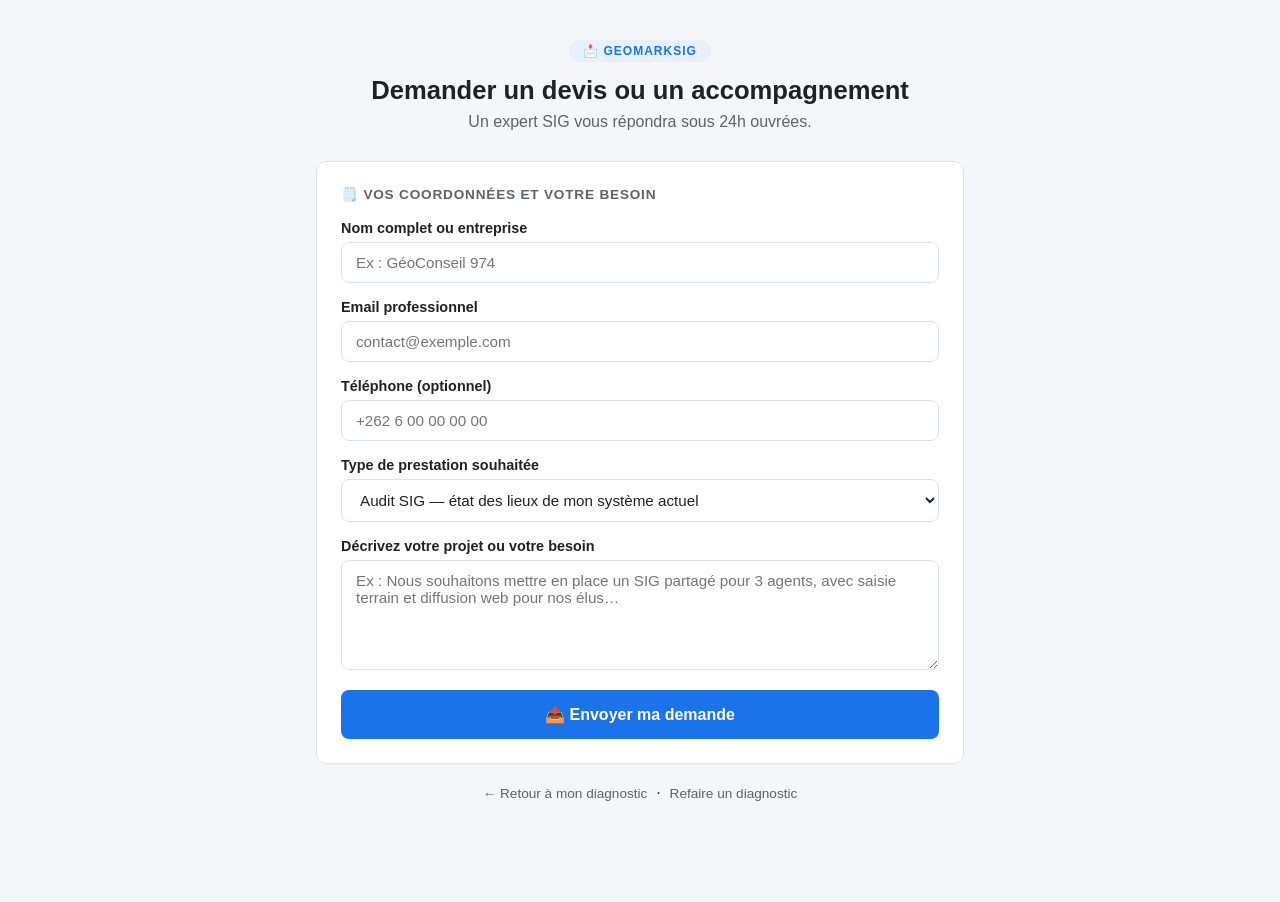
==== contact.html @ c00f87c9 "Add files via upload" ====
<!DOCTYPE html>
<html lang="fr">
<head>
    <meta charset="UTF-8">
    <meta name="viewport" content="width=device-width, initial-scale=1.0">
    <title>Demande de Devis — GeomarkSIG</title>
    <style>
        :root {
            --blue: #1a73e8; --blue-dark: #1557b0; --blue-light: #e8f0fe;
            --green: #1e8449; --green-light: #d5f5e3;
            --gray-bg: #f4f6f9; --gray-border: #dde2eb;
            --text: #202124; --text-muted: #5f6368;
            --radius: 10px;
        }
        * { box-sizing: border-box; margin: 0; padding: 0; }
        body { font-family: 'Segoe UI', Tahoma, sans-serif; background: var(--gray-bg); color: var(--text); }
        .page { max-width: 680px; margin: 40px auto; padding: 0 16px 60px; }

        .header { text-align: center; margin-bottom: 30px; }
        .header .badge { display: inline-block; background: var(--blue-light); color: var(--blue); font-size: 0.75rem; font-weight: 700; text-transform: uppercase; letter-spacing: 1px; padding: 4px 14px; border-radius: 20px; margin-bottom: 14px; }
        .header h1 { font-size: 1.6rem; font-weight: 700; margin-bottom: 8px; }
        .header p { color: var(--text-muted); }

        .card { background: #fff; border-radius: var(--radius); border: 1px solid var(--gray-border); padding: 24px; margin-bottom: 20px; }
        .card h2 { font-size: 0.85rem; font-weight: 700; text-transform: uppercase; letter-spacing: 0.8px; color: var(--text-muted); margin-bottom: 18px; }

        /* Résumé du diagnostic */
        .recap { display: flex; gap: 10px; flex-wrap: wrap; margin-bottom: 0; }
        .recap-item { background: var(--blue-light); color: var(--blue); font-size: 0.78rem; font-weight: 600; padding: 4px 12px; border-radius: 14px; }

        .field { margin-bottom: 16px; }
        .field:last-child { margin-bottom: 0; }
        .field label { display: block; font-size: 0.9rem; font-weight: 600; color: var(--text); margin-bottom: 6px; }
        .field input, .field textarea, .field select {
            width: 100%; padding: 11px 14px; border: 1.5px solid var(--gray-border); border-radius: 8px;
            font-size: 0.95rem; color: var(--text); background: #fff; transition: border-color 0.2s;
            font-family: inherit;
        }
        .field textarea { min-height: 110px; resize: vertical; }
        .field input:focus, .field textarea:focus, .field select:focus {
            outline: none; border-color: var(--blue); box-shadow: 0 0 0 3px rgba(26,115,232,0.12);
        }

        .btn-submit { width: 100%; padding: 15px; background: var(--blue); color: #fff; border: none; border-radius: 8px; font-size: 1rem; font-weight: 700; cursor: pointer; transition: background 0.2s; }
        .btn-submit:hover { background: var(--blue-dark); }

        .success-msg { display: none; background: var(--green-light); border: 1px solid #82e0aa; color: var(--green); border-radius: var(--radius); padding: 20px; text-align: center; margin-top: 16px; }
        .success-msg h3 { margin-bottom: 6px; }

        .back-link { text-align: center; margin-top: 16px; }
        .back-link a { color: var(--text-muted); font-size: 0.85rem; text-decoration: none; }
        .back-link a:hover { text-decoration: underline; }
    </style>
</head>
<body>
<div class="page">

    <div class="header">
        <div class="badge">📩 GeomarkSIG</div>
        <h1>Demander un devis ou un accompagnement</h1>
        <p>Un expert SIG vous répondra sous 24h ouvrées.</p>
    </div>

    <!-- Récapitulatif du diagnostic -->
    <div class="card" id="recapCard" style="display:none">
        <h2>📋 Votre diagnostic transmis automatiquement</h2>
        <div class="recap" id="recapTags"></div>
    </div>

    <div class="card">
        <h2>🗒️ Vos coordonnées et votre besoin</h2>
        <form id="contactForm">
            <div class="field">
                <label>Nom complet ou entreprise</label>
                <input type="text" id="nomField" placeholder="Ex : GéoConseil 974" required>
            </div>
            <div class="field">
                <label>Email professionnel</label>
                <input type="email" id="emailField" placeholder="contact@exemple.com" required>
            </div>
            <div class="field">
                <label>Téléphone (optionnel)</label>
                <input type="tel" id="tel" placeholder="+262 6 00 00 00 00">
            </div>
            <div class="field">
                <label>Type de prestation souhaitée</label>
                <select id="prestation">
                    <option value="audit">Audit SIG — état des lieux de mon système actuel</option>
                    <option value="mise_en_place">Mise en place — installation et configuration</option>
                    <option value="formation">Formation — QGIS, PostGIS, terrain, web</option>
                    <option value="dev">Développement — portail web, application métier</option>
                    <option value="accompagnement">Accompagnement global — projet de A à Z</option>
                </select>
            </div>
            <div class="field">
                <label>Décrivez votre projet ou votre besoin</label>
                <textarea id="message" placeholder="Ex : Nous souhaitons mettre en place un SIG partagé pour 3 agents, avec saisie terrain et diffusion web pour nos élus…"></textarea>
            </div>
            <button type="submit" class="btn-submit">📤 Envoyer ma demande</button>
        </form>

        <div class="success-msg" id="successMsg">
            <h3>✅ Demande envoyée !</h3>
            <p>Merci pour votre message. Un expert GeomarkSIG vous contactera dans les 24h ouvrées.</p>
        </div>
    </div>

    <div class="back-link">
        <a href="resultats.html">← Retour à mon diagnostic</a> &nbsp;·&nbsp;
        <a href="index.html">Refaire un diagnostic</a>
    </div>

</div>

<script>
// Pré-remplissage depuis URL
const params = new URLSearchParams(window.location.search);
const nom = params.get('identite') || '';
const email = params.get('email') || '';
const mode = params.get('mode') || '';

if (nom) document.getElementById('nomField').value = nom;
if (email) document.getElementById('emailField').value = email;

// Récapitulatif diagnostic
const tags = [];
if (nom) tags.push('Client : ' + nom);
if (mode) tags.push('Mode : ' + (mode === 'avance' ? 'Expert' : 'Simple'));
['structure','budget','besoin','imagerie','expertise','souverainete'].forEach(k => {
    const v = params.get(k);
    if (v) tags.push(k + ' : ' + v);
});

if (tags.length > 1) {
    document.getElementById('recapCard').style.display = 'block';
    const recapTags = document.getElementById('recapTags');
    tags.forEach(t => {
        const span = document.createElement('span');
        span.className = 'recap-item';
        span.textContent = t;
        recapTags.appendChild(span);
    });
}

// Soumission du formulaire (simulation)
document.getElementById('contactForm').addEventListener('submit', function(e) {
    e.preventDefault();
    document.getElementById('contactForm').style.display = 'none';
    document.getElementById('successMsg').style.display = 'block';
    // Ici vous pouvez intégrer un vrai envoi via Formspree, EmailJS ou votre backend
    // Exemple Formspree : fetch('https://formspree.io/f/VOTRE_ID', { method: 'POST', ... })
});
</script>
</body>
</html>
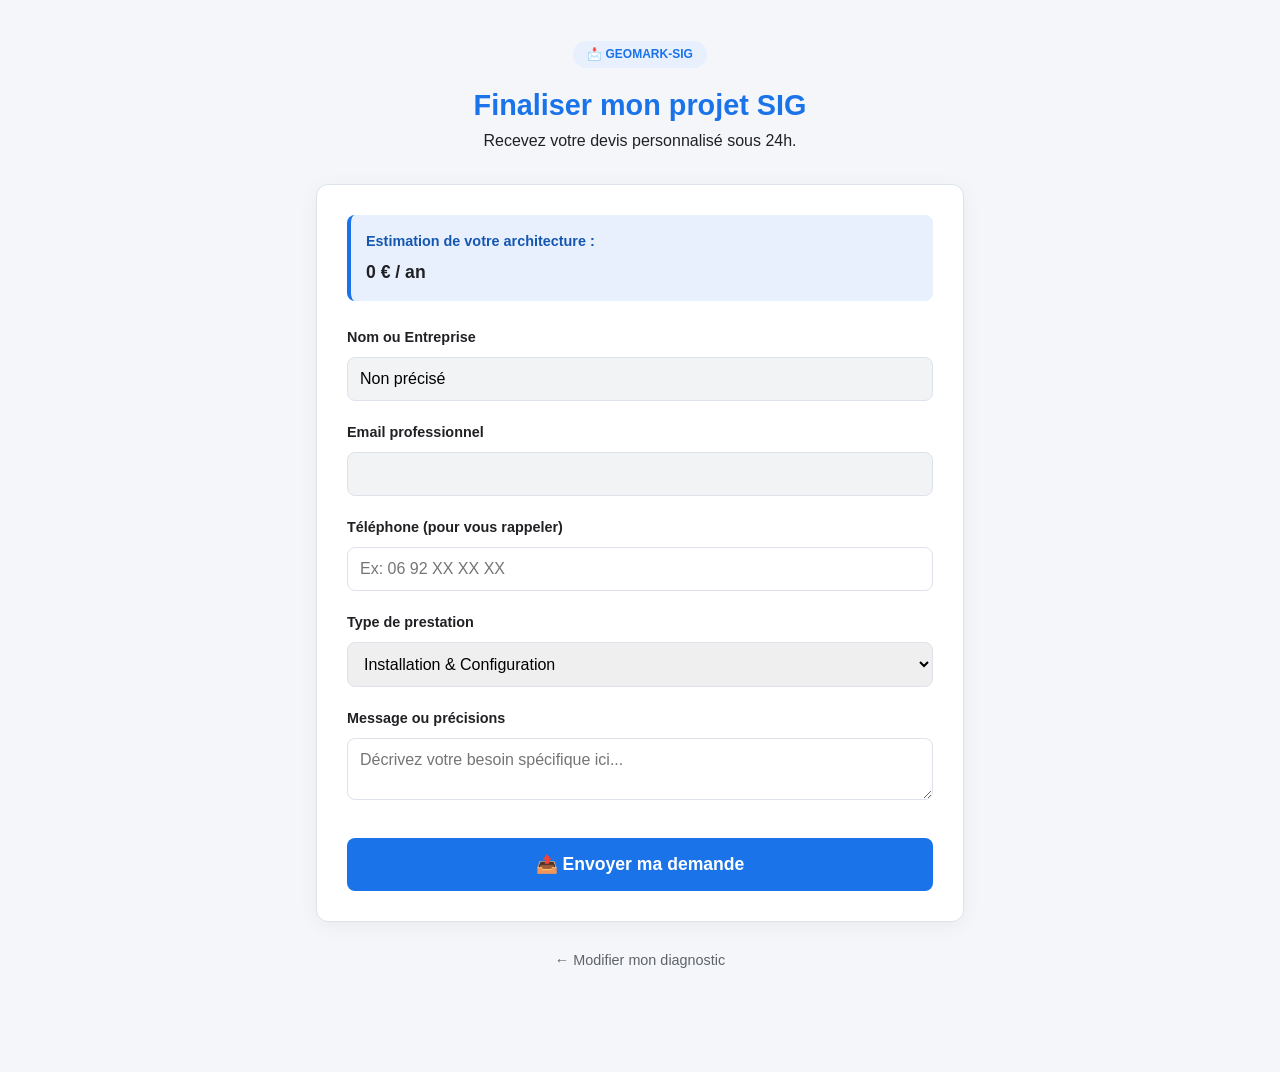
==== commit 29b3f830: "Update contact form and styling for Geomark-SIG" ====
--- a/contact.html
+++ b/contact.html
@@ -3,153 +3,125 @@
 <head>
     <meta charset="UTF-8">
     <meta name="viewport" content="width=device-width, initial-scale=1.0">
-    <title>Demande de Devis — GeomarkSIG</title>
+    <title>Demande de Devis — Geomark-SIG</title>
     <style>
         :root {
             --blue: #1a73e8; --blue-dark: #1557b0; --blue-light: #e8f0fe;
             --green: #1e8449; --green-light: #d5f5e3;
             --gray-bg: #f4f6f9; --gray-border: #dde2eb;
             --text: #202124; --text-muted: #5f6368;
-            --radius: 10px;
+            --radius: 12px;
         }
         * { box-sizing: border-box; margin: 0; padding: 0; }
-        body { font-family: 'Segoe UI', Tahoma, sans-serif; background: var(--gray-bg); color: var(--text); }
+        body { font-family: 'Segoe UI', Tahoma, sans-serif; background: var(--gray-bg); color: var(--text); line-height: 1.6; }
         .page { max-width: 680px; margin: 40px auto; padding: 0 16px 60px; }
 
         .header { text-align: center; margin-bottom: 30px; }
-        .header .badge { display: inline-block; background: var(--blue-light); color: var(--blue); font-size: 0.75rem; font-weight: 700; text-transform: uppercase; letter-spacing: 1px; padding: 4px 14px; border-radius: 20px; margin-bottom: 14px; }
-        .header h1 { font-size: 1.6rem; font-weight: 700; margin-bottom: 8px; }
-        .header p { color: var(--text-muted); }
+        .header .badge { display: inline-block; background: var(--blue-light); color: var(--blue); font-size: 0.75rem; font-weight: 700; text-transform: uppercase; padding: 4px 14px; border-radius: 20px; margin-bottom: 14px; }
+        .header h1 { font-size: 1.8rem; font-weight: 700; color: var(--blue); }
 
-        .card { background: #fff; border-radius: var(--radius); border: 1px solid var(--gray-border); padding: 24px; margin-bottom: 20px; }
-        .card h2 { font-size: 0.85rem; font-weight: 700; text-transform: uppercase; letter-spacing: 0.8px; color: var(--text-muted); margin-bottom: 18px; }
+        .card { background: #fff; border-radius: var(--radius); border: 1px solid var(--gray-border); padding: 30px; box-shadow: 0 4px 20px rgba(0,0,0,0.05); }
+        
+        .recap-box { background: var(--blue-light); border-left: 4px solid var(--blue); padding: 15px; border-radius: 8px; margin-bottom: 25px; }
+        .recap-box h3 { font-size: 0.9rem; margin-bottom: 5px; color: var(--blue-dark); }
+        .recap-box p { font-size: 1.1rem; font-weight: bold; margin: 0; }
 
-        /* Résumé du diagnostic */
-        .recap { display: flex; gap: 10px; flex-wrap: wrap; margin-bottom: 0; }
-        .recap-item { background: var(--blue-light); color: var(--blue); font-size: 0.78rem; font-weight: 600; padding: 4px 12px; border-radius: 14px; }
+        .field { margin-bottom: 20px; }
+        label { display: block; font-size: 0.9rem; font-weight: 600; margin-bottom: 8px; }
+        input, textarea, select { 
+            width: 100%; padding: 12px; border: 1.5px solid var(--gray-border); border-radius: 8px; 
+            font-size: 1rem; font-family: inherit; transition: 0.3s;
+        }
+        input:focus, textarea:focus { border-color: var(--blue); outline: none; box-shadow: 0 0 0 3px rgba(26,115,232,0.1); }
+        input[readonly] { background: #f1f3f4; cursor: not-allowed; }
 
-        .field { margin-bottom: 16px; }
-        .field:last-child { margin-bottom: 0; }
-        .field label { display: block; font-size: 0.9rem; font-weight: 600; color: var(--text); margin-bottom: 6px; }
-        .field input, .field textarea, .field select {
-            width: 100%; padding: 11px 14px; border: 1.5px solid var(--gray-border); border-radius: 8px;
-            font-size: 0.95rem; color: var(--text); background: #fff; transition: border-color 0.2s;
-            font-family: inherit;
+        .btn-submit { 
+            width: 100%; padding: 16px; background: var(--blue); color: white; 
+            border: none; border-radius: 8px; font-size: 1.1rem; font-weight: bold; 
+            cursor: pointer; transition: 0.3s; margin-top: 10px;
         }
-        .field textarea { min-height: 110px; resize: vertical; }
-        .field input:focus, .field textarea:focus, .field select:focus {
-            outline: none; border-color: var(--blue); box-shadow: 0 0 0 3px rgba(26,115,232,0.12);
-        }
+        .btn-submit:hover { background: var(--blue-dark); transform: translateY(-2px); }
 
-        .btn-submit { width: 100%; padding: 15px; background: var(--blue); color: #fff; border: none; border-radius: 8px; font-size: 1rem; font-weight: 700; cursor: pointer; transition: background 0.2s; }
-        .btn-submit:hover { background: var(--blue-dark); }
-
-        .success-msg { display: none; background: var(--green-light); border: 1px solid #82e0aa; color: var(--green); border-radius: var(--radius); padding: 20px; text-align: center; margin-top: 16px; }
-        .success-msg h3 { margin-bottom: 6px; }
-
-        .back-link { text-align: center; margin-top: 16px; }
-        .back-link a { color: var(--text-muted); font-size: 0.85rem; text-decoration: none; }
-        .back-link a:hover { text-decoration: underline; }
+        .back-link { text-align: center; margin-top: 25px; }
+        .back-link a { color: var(--text-muted); text-decoration: none; font-size: 0.9rem; }
+        .back-link a:hover { color: var(--blue); text-decoration: underline; }
     </style>
 </head>
 <body>
+
 <div class="page">
-
     <div class="header">
-        <div class="badge">📩 GeomarkSIG</div>
-        <h1>Demander un devis ou un accompagnement</h1>
-        <p>Un expert SIG vous répondra sous 24h ouvrées.</p>
-    </div>
-
-    <!-- Récapitulatif du diagnostic -->
-    <div class="card" id="recapCard" style="display:none">
-        <h2>📋 Votre diagnostic transmis automatiquement</h2>
-        <div class="recap" id="recapTags"></div>
+        <div class="badge">📩 Geomark-SIG</div>
+        <h1>Finaliser mon projet SIG</h1>
+        <p>Recevez votre devis personnalisé sous 24h.</p>
     </div>
 
     <div class="card">
-        <h2>🗒️ Vos coordonnées et votre besoin</h2>
-        <form id="contactForm">
+        <div class="recap-box">
+            <h3>Estimation de votre architecture :</h3>
+            <p id="recapBudget">-- € / an</p>
+        </div>
+
+        <form action="https://formspree.io/f/https://formspree.io/f/mkoywdpd" method="POST">
+            
             <div class="field">
-                <label>Nom complet ou entreprise</label>
-                <input type="text" id="nomField" placeholder="Ex : GéoConseil 974" required>
+                <label>Nom ou Entreprise</label>
+                <input type="text" name="entreprise" id="dispNom" readonly>
             </div>
+
             <div class="field">
                 <label>Email professionnel</label>
-                <input type="email" id="emailField" placeholder="contact@exemple.com" required>
+                <input type="email" name="_replyto" id="dispEmail" readonly>
             </div>
+
             <div class="field">
-                <label>Téléphone (optionnel)</label>
-                <input type="tel" id="tel" placeholder="+262 6 00 00 00 00">
+                <label>Téléphone (pour vous rappeler)</label>
+                <input type="tel" name="telephone" placeholder="Ex: 06 92 XX XX XX">
             </div>
+
             <div class="field">
-                <label>Type de prestation souhaitée</label>
-                <select id="prestation">
-                    <option value="audit">Audit SIG — état des lieux de mon système actuel</option>
-                    <option value="mise_en_place">Mise en place — installation et configuration</option>
-                    <option value="formation">Formation — QGIS, PostGIS, terrain, web</option>
-                    <option value="dev">Développement — portail web, application métier</option>
-                    <option value="accompagnement">Accompagnement global — projet de A à Z</option>
+                <label>Type de prestation</label>
+                <select name="prestation">
+                    <option value="Installation">Installation & Configuration</option>
+                    <option value="Formation">Formation (QGIS/PostGIS)</option>
+                    <option value="Audit">Audit & Conseil</option>
+                    <option value="Developpement">Développement Web-SIG</option>
                 </select>
             </div>
+
             <div class="field">
-                <label>Décrivez votre projet ou votre besoin</label>
-                <textarea id="message" placeholder="Ex : Nous souhaitons mettre en place un SIG partagé pour 3 agents, avec saisie terrain et diffusion web pour nos élus…"></textarea>
+                <label>Message ou précisions</label>
+                <textarea name="message" placeholder="Décrivez votre besoin spécifique ici..."></textarea>
             </div>
+
+            <input type="hidden" name="budget_estime" id="hiddenBudget">
+            <input type="hidden" name="_subject" value="Nouvelle demande de devis SIG">
+
             <button type="submit" class="btn-submit">📤 Envoyer ma demande</button>
         </form>
-
-        <div class="success-msg" id="successMsg">
-            <h3>✅ Demande envoyée !</h3>
-            <p>Merci pour votre message. Un expert GeomarkSIG vous contactera dans les 24h ouvrées.</p>
-        </div>
     </div>
 
     <div class="back-link">
-        <a href="resultats.html">← Retour à mon diagnostic</a> &nbsp;·&nbsp;
-        <a href="index.html">Refaire un diagnostic</a>
+        <a href="index.html">← Modifier mon diagnostic</a>
     </div>
-
 </div>
 
 <script>
-// Pré-remplissage depuis URL
-const params = new URLSearchParams(window.location.search);
-const nom = params.get('identite') || '';
-const email = params.get('email') || '';
-const mode = params.get('mode') || '';
+    // Récupération des paramètres de l'URL (venant de resultats.html)
+    const params = new URLSearchParams(window.location.search);
+    
+    const nom = params.get('identite') || "Non précisé";
+    const email = params.get('email') || "";
+    const budget = params.get('total') || "0";
 
-if (nom) document.getElementById('nomField').value = nom;
-if (email) document.getElementById('emailField').value = email;
+    // Affichage dans le formulaire
+    document.getElementById('dispNom').value = nom;
+    document.getElementById('dispEmail').value = email;
+    document.getElementById('recapBudget').innerText = budget + " € / an";
+    
+    // Remplissage du champ caché pour le mail
+    document.getElementById('hiddenBudget').value = budget + " € / an";
+</script>
 
-// Récapitulatif diagnostic
-const tags = [];
-if (nom) tags.push('Client : ' + nom);
-if (mode) tags.push('Mode : ' + (mode === 'avance' ? 'Expert' : 'Simple'));
-['structure','budget','besoin','imagerie','expertise','souverainete'].forEach(k => {
-    const v = params.get(k);
-    if (v) tags.push(k + ' : ' + v);
-});
-
-if (tags.length > 1) {
-    document.getElementById('recapCard').style.display = 'block';
-    const recapTags = document.getElementById('recapTags');
-    tags.forEach(t => {
-        const span = document.createElement('span');
-        span.className = 'recap-item';
-        span.textContent = t;
-        recapTags.appendChild(span);
-    });
-}
-
-// Soumission du formulaire (simulation)
-document.getElementById('contactForm').addEventListener('submit', function(e) {
-    e.preventDefault();
-    document.getElementById('contactForm').style.display = 'none';
-    document.getElementById('successMsg').style.display = 'block';
-    // Ici vous pouvez intégrer un vrai envoi via Formspree, EmailJS ou votre backend
-    // Exemple Formspree : fetch('https://formspree.io/f/VOTRE_ID', { method: 'POST', ... })
-});
-</script>
 </body>
 </html>
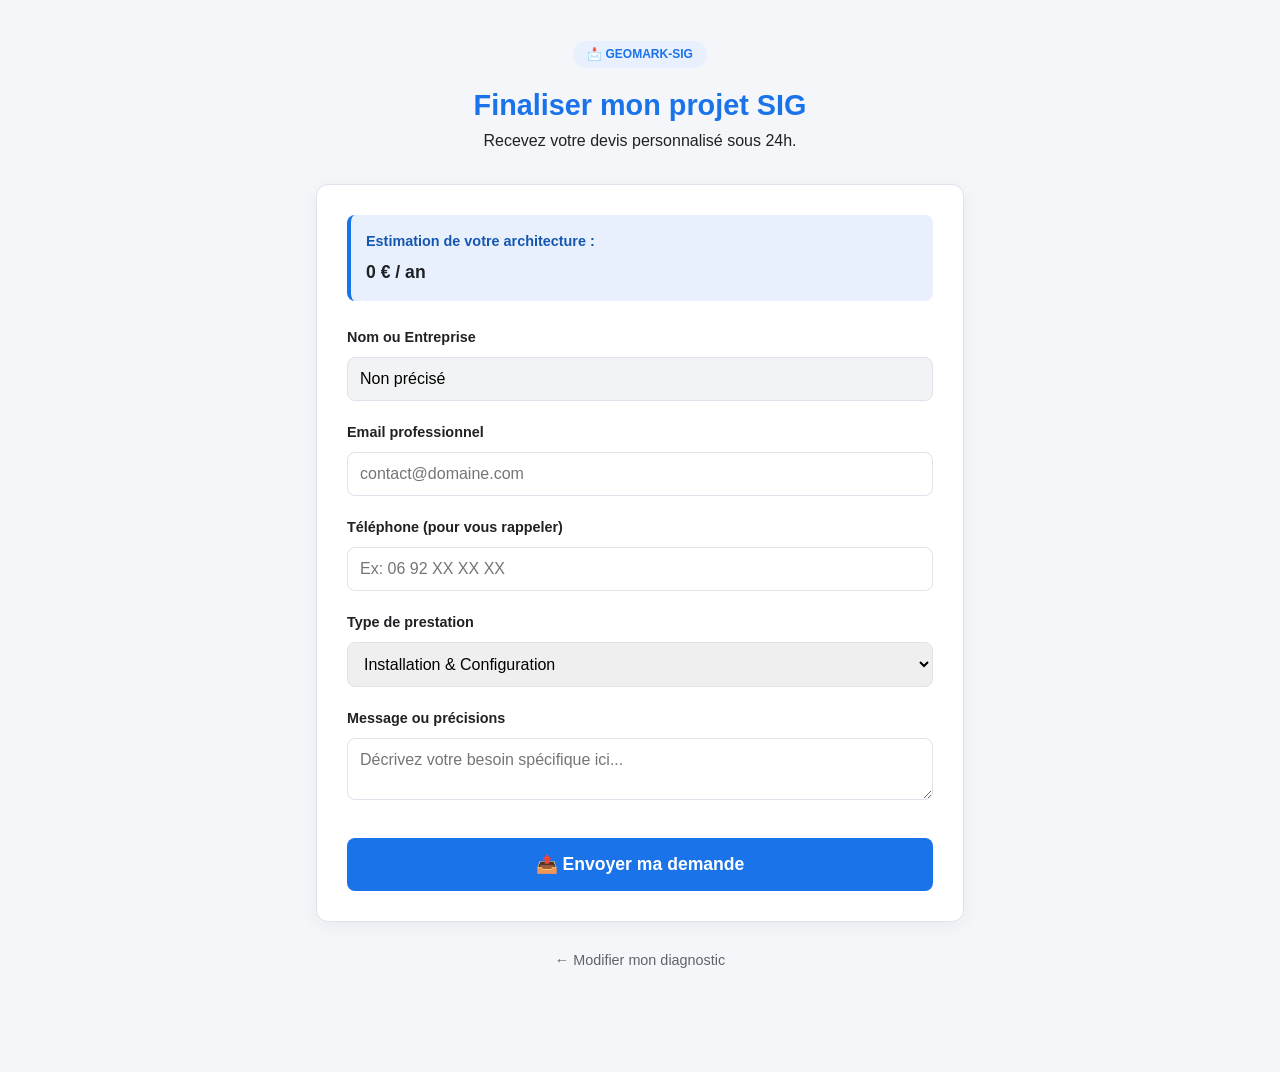
==== commit 6ff1d186: "Diagnostic v2 : scénarios par budget, lexique et infobulles, nouvelle interface - Catalogue de 102 b" ====
--- a/contact.html
+++ b/contact.html
@@ -62,7 +62,7 @@
             <p id="recapBudget">-- € / an</p>
         </div>
 
-        <form action="https://formspree.io/f/https://formspree.io/f/mkoywdpd" method="POST">
+        <form action="https://formspree.io/f/mkoywdpd" method="POST">
             
             <div class="field">
                 <label>Nom ou Entreprise</label>
@@ -71,7 +71,7 @@
 
             <div class="field">
                 <label>Email professionnel</label>
-                <input type="email" name="_replyto" id="dispEmail" readonly>
+                <input type="email" name="_replyto" id="dispEmail" placeholder="contact@domaine.com" required autocomplete="email">
             </div>
 
             <div class="field">
@@ -95,6 +95,8 @@
             </div>
 
             <input type="hidden" name="budget_estime" id="hiddenBudget">
+            <input type="hidden" name="secteur" id="hiddenSecteur">
+            <input type="hidden" name="palier_scenario" id="hiddenPalier">
             <input type="hidden" name="_subject" value="Nouvelle demande de devis SIG">
 
             <button type="submit" class="btn-submit">📤 Envoyer ma demande</button>
@@ -111,16 +113,17 @@
     const params = new URLSearchParams(window.location.search);
     
     const nom = params.get('identite') || "Non précisé";
-    const email = params.get('email') || "";
     const budget = params.get('total') || "0";
 
     // Affichage dans le formulaire
     document.getElementById('dispNom').value = nom;
-    document.getElementById('dispEmail').value = email;
     document.getElementById('recapBudget').innerText = budget + " € / an";
     
     // Remplissage du champ caché pour le mail
     document.getElementById('hiddenBudget').value = budget + " € / an";
+    var PALIERS = ["Open Source", "Starter", "Professionnel", "Avancé", "Entreprise", "Grande organisation"];
+    document.getElementById('hiddenSecteur').value = params.get('secteur') || "";
+    document.getElementById('hiddenPalier').value = PALIERS[+params.get('scenario')] || "";
 </script>
 
 </body>
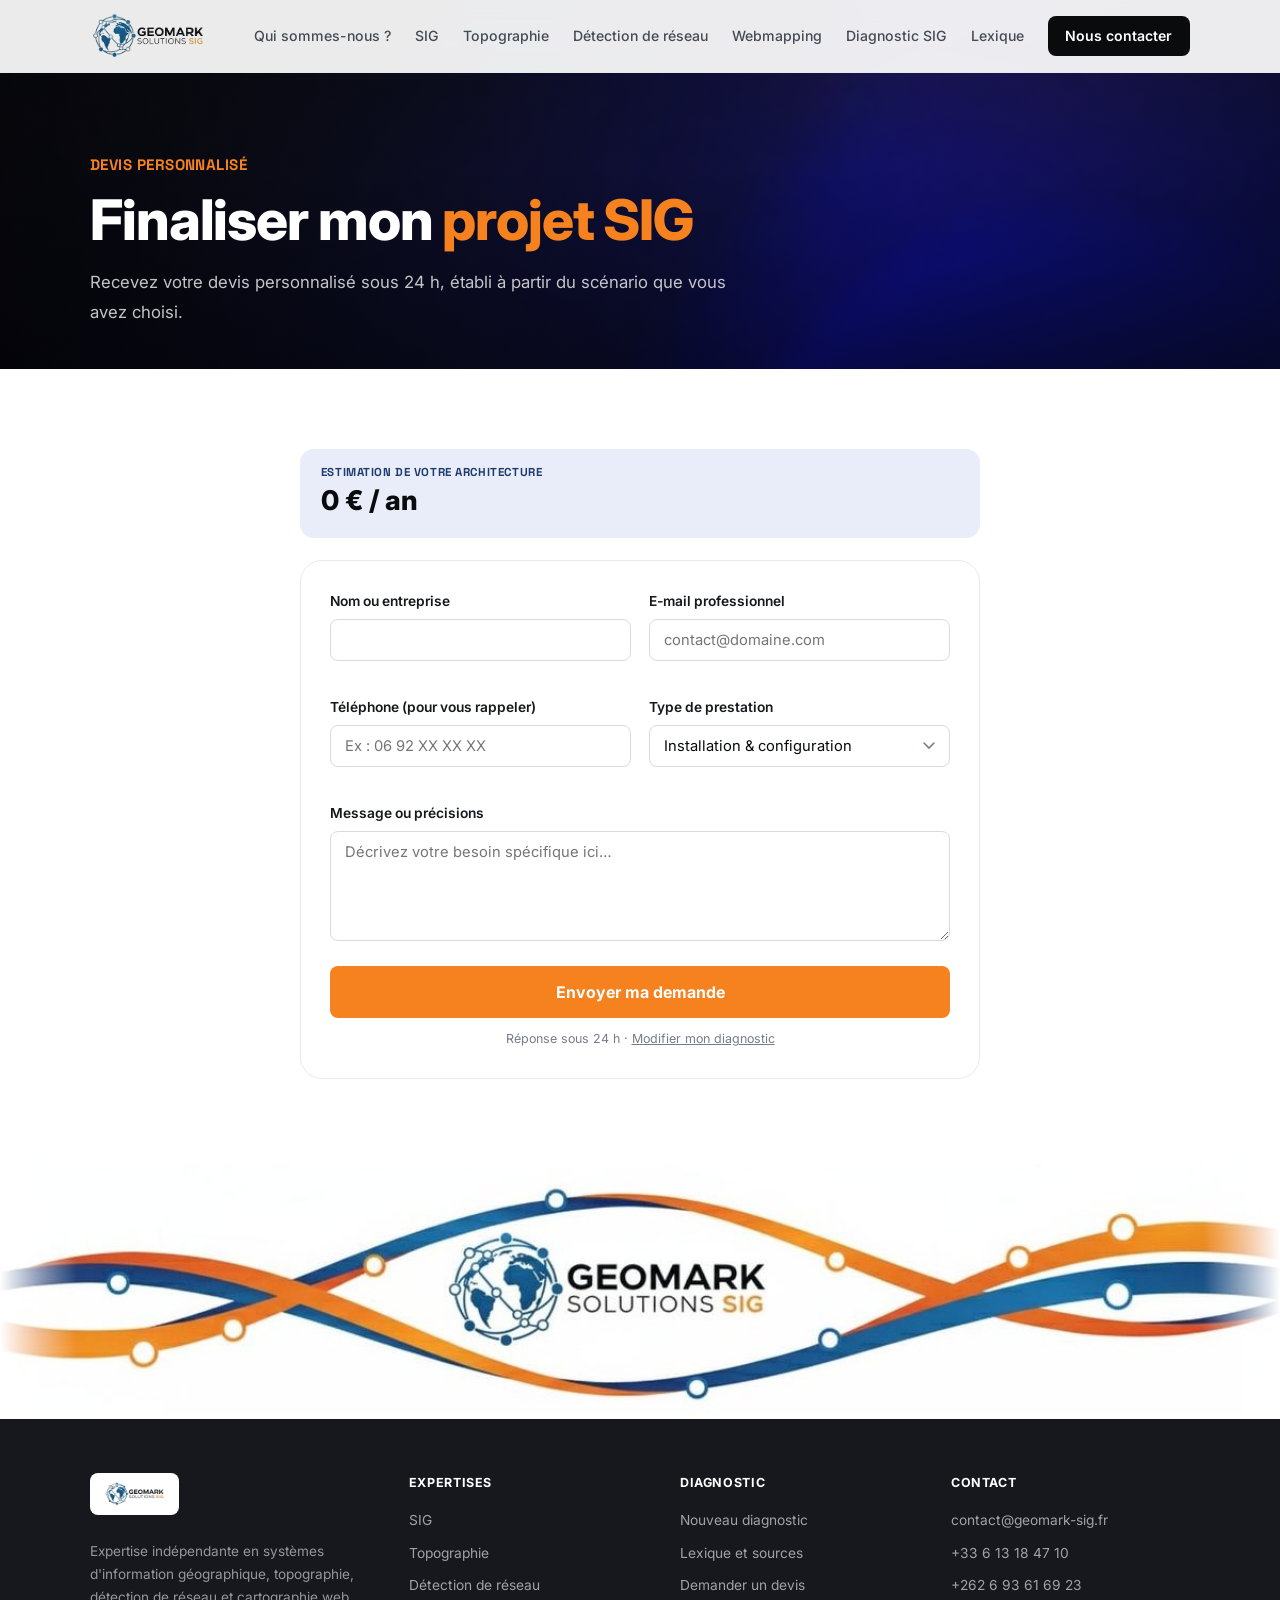
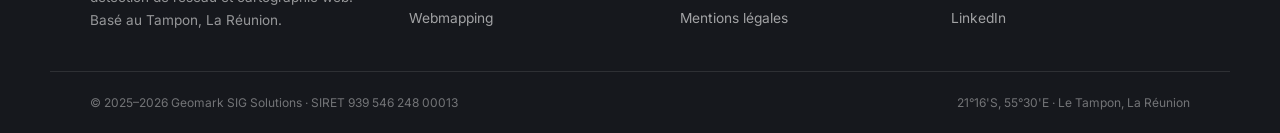
==== commit 38582b4d: "Habillage aligné sur geomark-sig.fr : logo, hero, cartes, schéma d'architecture, pied de page - Nouv" ====
--- a/contact.html
+++ b/contact.html
@@ -1,130 +1,81 @@
 <!DOCTYPE html>
 <html lang="fr">
 <head>
-    <meta charset="UTF-8">
-    <meta name="viewport" content="width=device-width, initial-scale=1.0">
-    <title>Demande de Devis — Geomark-SIG</title>
-    <style>
-        :root {
-            --blue: #1a73e8; --blue-dark: #1557b0; --blue-light: #e8f0fe;
-            --green: #1e8449; --green-light: #d5f5e3;
-            --gray-bg: #f4f6f9; --gray-border: #dde2eb;
-            --text: #202124; --text-muted: #5f6368;
-            --radius: 12px;
-        }
-        * { box-sizing: border-box; margin: 0; padding: 0; }
-        body { font-family: 'Segoe UI', Tahoma, sans-serif; background: var(--gray-bg); color: var(--text); line-height: 1.6; }
-        .page { max-width: 680px; margin: 40px auto; padding: 0 16px 60px; }
-
-        .header { text-align: center; margin-bottom: 30px; }
-        .header .badge { display: inline-block; background: var(--blue-light); color: var(--blue); font-size: 0.75rem; font-weight: 700; text-transform: uppercase; padding: 4px 14px; border-radius: 20px; margin-bottom: 14px; }
-        .header h1 { font-size: 1.8rem; font-weight: 700; color: var(--blue); }
-
-        .card { background: #fff; border-radius: var(--radius); border: 1px solid var(--gray-border); padding: 30px; box-shadow: 0 4px 20px rgba(0,0,0,0.05); }
-        
-        .recap-box { background: var(--blue-light); border-left: 4px solid var(--blue); padding: 15px; border-radius: 8px; margin-bottom: 25px; }
-        .recap-box h3 { font-size: 0.9rem; margin-bottom: 5px; color: var(--blue-dark); }
-        .recap-box p { font-size: 1.1rem; font-weight: bold; margin: 0; }
-
-        .field { margin-bottom: 20px; }
-        label { display: block; font-size: 0.9rem; font-weight: 600; margin-bottom: 8px; }
-        input, textarea, select { 
-            width: 100%; padding: 12px; border: 1.5px solid var(--gray-border); border-radius: 8px; 
-            font-size: 1rem; font-family: inherit; transition: 0.3s;
-        }
-        input:focus, textarea:focus { border-color: var(--blue); outline: none; box-shadow: 0 0 0 3px rgba(26,115,232,0.1); }
-        input[readonly] { background: #f1f3f4; cursor: not-allowed; }
-
-        .btn-submit { 
-            width: 100%; padding: 16px; background: var(--blue); color: white; 
-            border: none; border-radius: 8px; font-size: 1.1rem; font-weight: bold; 
-            cursor: pointer; transition: 0.3s; margin-top: 10px;
-        }
-        .btn-submit:hover { background: var(--blue-dark); transform: translateY(-2px); }
-
-        .back-link { text-align: center; margin-top: 25px; }
-        .back-link a { color: var(--text-muted); text-decoration: none; font-size: 0.9rem; }
-        .back-link a:hover { color: var(--blue); text-decoration: underline; }
-    </style>
+<meta charset="UTF-8">
+<meta name="viewport" content="width=device-width, initial-scale=1.0">
+<title>Demande de devis — Geomark SIG</title>
+<link rel="preconnect" href="https://fonts.googleapis.com"><link rel="preconnect" href="https://fonts.gstatic.com" crossorigin>
+<link href="https://fonts.googleapis.com/css2?family=Inter:wght@400;500;600;700;800&family=IBM+Plex+Mono:wght@500;600&family=Space+Grotesk:wght@500;600;700&display=swap" rel="stylesheet">
+<link rel="icon" href="img/logo-geomark.png">
+<link rel="stylesheet" href="style.css">
 </head>
 <body>
-
-<div class="page">
-    <div class="header">
-        <div class="badge">📩 Geomark-SIG</div>
-        <h1>Finaliser mon projet SIG</h1>
-        <p>Recevez votre devis personnalisé sous 24h.</p>
+<header class="site-hdr"><div class="hdr-in">
+  <a class="brand" href="https://geomark-sig.fr/" aria-label="Geomark SIG Solutions — accueil"><img src="img/logo-geomark.png" alt="Geomark Solutions SIG" width="116" height="46"></a>
+  <button class="nav-toggle" type="button" aria-label="Menu" onclick="document.getElementById('nav').classList.toggle('open')"><svg width="22" height="22" viewBox="0 0 24 24" fill="none" stroke="currentColor" stroke-width="2" stroke-linecap="round"><path d="M4 7h16M4 12h16M4 17h16"/></svg></button>
+  <nav class="nav" id="nav">
+    <a href="https://geomark-sig.fr/qui-sommes-nous.html">Qui sommes-nous ?</a>
+    <a href="https://geomark-sig.fr/sig.html">SIG</a>
+    <a href="https://geomark-sig.fr/topographie.html">Topographie</a>
+    <a href="https://geomark-sig.fr/detection-reseau.html">Détection de réseau</a>
+    <a href="https://geomark-sig.fr/webmapping.html">Webmapping</a>
+    <a href="index.html">Diagnostic SIG</a>
+    <a href="lexique.html">Lexique</a>
+    <a href="contact.html" class="btn-nav">Nous contacter</a>
+  </nav>
+</div></header>
+<section class="hero" style="padding-bottom:2.6rem"><div class="wrap">
+  <div class="eyebrow">Devis personnalisé</div>
+  <h1>Finaliser mon <span class="acc">projet SIG</span></h1>
+  <p class="lead" style="margin-bottom:0">Recevez votre devis personnalisé sous 24 h, établi à partir du scénario que vous avez choisi.</p>
+</div></section>
+<section class="sec"><div class="wrap narrow" style="padding-top:0;padding-bottom:0;max-width:760px">
+  <div class="recap"><h3>Estimation de votre architecture</h3><p id="recapBudget">— € / an</p></div>
+  <form class="card-form" action="https://formspree.io/f/mkoywdpd" method="POST" style="background:#fff;border:1px solid var(--line);border-radius:var(--rd-lg);padding:1.8rem">
+    <div class="grid2">
+      <div class="field"><label>Nom ou entreprise</label><input type="text" name="entreprise" id="dispNom" required></div>
+      <div class="field"><label>E-mail professionnel</label><input type="email" name="_replyto" id="dispEmail" placeholder="contact@domaine.com" required autocomplete="email"></div>
     </div>
-
-    <div class="card">
-        <div class="recap-box">
-            <h3>Estimation de votre architecture :</h3>
-            <p id="recapBudget">-- € / an</p>
-        </div>
-
-        <form action="https://formspree.io/f/mkoywdpd" method="POST">
-            
-            <div class="field">
-                <label>Nom ou Entreprise</label>
-                <input type="text" name="entreprise" id="dispNom" readonly>
-            </div>
-
-            <div class="field">
-                <label>Email professionnel</label>
-                <input type="email" name="_replyto" id="dispEmail" placeholder="contact@domaine.com" required autocomplete="email">
-            </div>
-
-            <div class="field">
-                <label>Téléphone (pour vous rappeler)</label>
-                <input type="tel" name="telephone" placeholder="Ex: 06 92 XX XX XX">
-            </div>
-
-            <div class="field">
-                <label>Type de prestation</label>
-                <select name="prestation">
-                    <option value="Installation">Installation & Configuration</option>
-                    <option value="Formation">Formation (QGIS/PostGIS)</option>
-                    <option value="Audit">Audit & Conseil</option>
-                    <option value="Developpement">Développement Web-SIG</option>
-                </select>
-            </div>
-
-            <div class="field">
-                <label>Message ou précisions</label>
-                <textarea name="message" placeholder="Décrivez votre besoin spécifique ici..."></textarea>
-            </div>
-
-            <input type="hidden" name="budget_estime" id="hiddenBudget">
-            <input type="hidden" name="secteur" id="hiddenSecteur">
-            <input type="hidden" name="palier_scenario" id="hiddenPalier">
-            <input type="hidden" name="_subject" value="Nouvelle demande de devis SIG">
-
-            <button type="submit" class="btn-submit">📤 Envoyer ma demande</button>
-        </form>
+    <div class="grid2" style="margin-top:1.1rem">
+      <div class="field"><label>Téléphone (pour vous rappeler)</label><input type="tel" name="telephone" placeholder="Ex : 06 92 XX XX XX"></div>
+      <div class="field"><label>Type de prestation</label><select name="prestation">
+        <option value="Installation">Installation &amp; configuration</option><option value="Formation">Formation (QGIS / PostGIS)</option>
+        <option value="Audit">Audit &amp; conseil</option><option value="Developpement">Développement Web-SIG</option></select></div>
     </div>
-
-    <div class="back-link">
-        <a href="index.html">← Modifier mon diagnostic</a>
+    <div class="field" style="margin-top:1.1rem"><label>Message ou précisions</label><textarea name="message" placeholder="Décrivez votre besoin spécifique ici…"></textarea></div>
+    <input type="hidden" name="budget_estime" id="hiddenBudget">
+    <input type="hidden" name="secteur" id="hiddenSecteur">
+    <input type="hidden" name="palier_scenario" id="hiddenPalier">
+    <input type="hidden" name="_subject" value="Nouvelle demande de devis SIG">
+    <button type="submit" class="btn-submit">Envoyer ma demande</button>
+    <p class="submit-note">Réponse sous 24 h · <a href="index.html" style="text-decoration:underline">Modifier mon diagnostic</a></p>
+  </form>
+</div></section>
+<div class="ribbon-band"><img class="ribbon-img" src="img/ribbon-band.jpg" alt="" loading="lazy"></div>
+<footer class="ftr">
+  <div class="ftr-in">
+    <div>
+      <div class="ftr-brand"><img src="img/logo-geomark.png" alt="Geomark"></div>
+      <p class="ftr-desc">Expertise indépendante en systèmes d'information géographique, topographie, détection de réseau et cartographie web. Basé au Tampon, La Réunion.</p>
     </div>
-</div>
-
+    <div class="ftr-col"><div class="ftr-h">Expertises</div>
+      <a href="https://geomark-sig.fr/sig.html">SIG</a><a href="https://geomark-sig.fr/topographie.html">Topographie</a><a href="https://geomark-sig.fr/detection-reseau.html">Détection de réseau</a><a href="https://geomark-sig.fr/webmapping.html">Webmapping</a></div>
+    <div class="ftr-col"><div class="ftr-h">Diagnostic</div>
+      <a href="index.html">Nouveau diagnostic</a><a href="lexique.html">Lexique et sources</a><a href="contact.html">Demander un devis</a><a href="https://geomark-sig.fr/mentions-legales.html">Mentions légales</a></div>
+    <div class="ftr-col"><div class="ftr-h">Contact</div>
+      <a href="mailto:contact@geomark-sig.fr">contact@geomark-sig.fr</a><a href="tel:+33613184710">+33 6 13 18 47 10</a><a href="tel:+262693616923">+262 6 93 61 69 23</a><a href="https://www.linkedin.com/in/robin-maume/" target="_blank" rel="noopener">LinkedIn</a></div>
+  </div>
+  <div class="ftr-bottom"><span>© 2025–2026 Geomark SIG Solutions · SIRET 939 546 248 00013</span><span>21°16'S, 55°30'E · Le Tampon, La Réunion</span></div>
+</footer>
 <script>
-    // Récupération des paramètres de l'URL (venant de resultats.html)
-    const params = new URLSearchParams(window.location.search);
-    
-    const nom = params.get('identite') || "Non précisé";
-    const budget = params.get('total') || "0";
-
-    // Affichage dans le formulaire
-    document.getElementById('dispNom').value = nom;
-    document.getElementById('recapBudget').innerText = budget + " € / an";
-    
-    // Remplissage du champ caché pour le mail
-    document.getElementById('hiddenBudget').value = budget + " € / an";
-    var PALIERS = ["Open Source", "Starter", "Professionnel", "Avancé", "Entreprise", "Grande organisation"];
-    document.getElementById('hiddenSecteur').value = params.get('secteur') || "";
-    document.getElementById('hiddenPalier').value = PALIERS[+params.get('scenario')] || "";
+  var params = new URLSearchParams(window.location.search);
+  var budget = params.get('total') || '0';
+  document.getElementById('dispNom').value = params.get('identite') || '';
+  document.getElementById('recapBudget').textContent = Number(budget).toLocaleString('fr-FR') + ' € / an';
+  document.getElementById('hiddenBudget').value = budget + ' € / an';
+  var PALIERS = ['Open Source', 'Starter', 'Professionnel', 'Avancé', 'Entreprise', 'Grande organisation'];
+  document.getElementById('hiddenSecteur').value = params.get('secteur') || '';
+  document.getElementById('hiddenPalier').value = PALIERS[+params.get('scenario')] || '';
 </script>
-
 </body>
 </html>
--- a/style.css
+++ b/style.css
@@ -0,0 +1,291 @@
+/* ══════════════════════════════════════════════════════════════════
+   Diagnostic SIG Expert — habillage aligné sur geomark-sig.fr
+   Mêmes jetons (Inter, navy, orange), en-tête fixe, hero sombre,
+   cartes arrondies, bandeau de chiffres, pied de page sombre.
+══════════════════════════════════════════════════════════════════ */
+:root{
+  --ink:#0a0b0d;--gray-900:#16181d;--gray-700:#454b56;--gray-500:#767d8a;--gray-400:#9aa0ab;--gray-300:#d7dae0;--gray-200:#e8eaef;--gray-100:#f3f4f7;--gray-50:#f9fafb;--paper:#fff;
+  --navy:#1e3a6e;--navy-700:#16305c;--navy-500:#2c5aa0;--navy-100:#e8edf9;
+  --orange:#f5821f;--orange-600:#d96d10;--orange-100:#fde6cc;
+  --green:#1c8a5c;--green-100:#e1f4ea;--red:#c9403a;--red-100:#fbe4e2;--yellow:#b8860b;--yellow-100:#fbf0d6;--teal:#0f8b8d;
+  --line:#e7e9ee;--rd-sm:8px;--rd-md:14px;--rd-lg:22px;--container:1180px;
+  --fS:'Inter',system-ui,sans-serif;--fM:'IBM Plex Mono',ui-monospace,monospace;--fA:'Space Grotesk','Inter',sans-serif;
+}
+*,*::before,*::after{box-sizing:border-box;margin:0;padding:0}
+html{scroll-behavior:smooth;scroll-padding-top:128px}
+body{font-family:var(--fS);color:var(--ink);background:var(--paper);line-height:1.6;-webkit-font-smoothing:antialiased;overflow-x:hidden;font-size:16px}
+img{display:block;max-width:100%}
+a{color:inherit;text-decoration:none}
+ul,ol{list-style:none}
+button,input,select,textarea{font-family:inherit}
+::selection{background:var(--orange);color:#fff}
+h1,h2,h3,h4{font-family:var(--fS);letter-spacing:-.02em;color:var(--ink)}
+.wrap{max-width:var(--container);margin:0 auto;padding:0 2.5rem}
+.wrap.narrow{max-width:940px;padding-top:3rem;padding-bottom:5rem}
+.eyebrow{font-family:var(--fA);font-size:.95rem;letter-spacing:.03em;text-transform:uppercase;color:var(--orange-600);font-weight:700;margin-bottom:.8rem;display:inline-block}
+.htitle{font-size:clamp(1.7rem,3.2vw,2.3rem);font-weight:800;line-height:1.15;margin-bottom:.8rem}
+.hsub{color:var(--gray-700);font-size:1rem;max-width:680px}
+.sec{padding:5rem 0;position:relative}
+.sec-gray{background:var(--gray-50);border-top:1px solid var(--line);border-bottom:1px solid var(--line)}
+.sec-dark{background:var(--ink);color:#fff}
+.sec-dark .htitle{color:#fff}.sec-dark .hsub{color:rgba(255,255,255,.72)}.sec-dark .eyebrow{color:var(--orange)}
+.sec-head{margin-bottom:2rem}
+
+/* boutons */
+.btn{font-size:.92rem;font-weight:600;padding:.8rem 1.5rem;border-radius:var(--rd-sm);display:inline-flex;align-items:center;gap:.55rem;transition:all .2s;border:1.5px solid transparent;cursor:pointer;background:none;color:var(--ink)}
+.btn-dark{background:var(--ink);color:#fff}.btn-dark:hover{background:var(--navy)}
+.btn-orange{background:var(--orange);color:#fff}.btn-orange:hover{background:var(--orange-600)}
+.btn-outline{border-color:var(--gray-300)}.btn-outline:hover{border-color:var(--ink)}
+.btn-outline-l{border-color:rgba(255,255,255,.35);color:#fff}.btn-outline-l:hover{border-color:#fff;background:rgba(255,255,255,.08)}
+
+/* en-tête fixe */
+.site-hdr{position:fixed;top:0;left:0;right:0;z-index:1000;background:rgba(255,255,255,.92);backdrop-filter:blur(12px);border-bottom:1px solid var(--line)}
+.hdr-in{max-width:var(--container);margin:0 auto;padding:0 2.5rem;height:72px;display:flex;align-items:center;justify-content:space-between;gap:1.5rem}
+.brand img{height:46px;width:auto}
+.nav{display:flex;align-items:center;gap:1.5rem}
+.nav a{font-size:.88rem;font-weight:500;color:var(--gray-700);position:relative;padding:.3rem 0;white-space:nowrap}
+.nav a::after{content:'';position:absolute;left:0;bottom:-2px;width:0;height:2px;background:var(--orange);transition:width .22s;border-radius:2px}
+.nav a:hover,.nav a.active{color:var(--ink)}.nav a:hover::after,.nav a.active::after{width:100%}
+.nav a.btn-nav{color:#fff;background:var(--ink);padding:.55rem 1.1rem;border-radius:var(--rd-sm);font-weight:600}
+.nav a.btn-nav::after{display:none}.nav a.btn-nav:hover{background:var(--orange)}
+.nav-toggle{display:none;background:#fff;border:1px solid var(--line);border-radius:var(--rd-sm);width:42px;height:42px;align-items:center;justify-content:center}
+
+/* hero sombre (même dégradé que le site) */
+.hero{position:relative;padding:9.5rem 0 3.6rem;background:#05070c;overflow:hidden;color:#fff}
+.hero::before{content:'';position:absolute;inset:0;background:url('img/gradient-bleu-nuit.avif') center/cover;filter:blur(4px) saturate(1.08);transform:scale(1.06)}
+.hero::after{content:'';position:absolute;inset:0;pointer-events:none;background:linear-gradient(100deg,rgba(0,0,0,.72) 0%,rgba(5,8,14,.55) 40%,rgba(5,8,14,.35) 65%,rgba(5,8,14,.72) 100%),linear-gradient(to top,rgba(0,0,0,.55),transparent 55%),radial-gradient(700px 500px at 85% -10%,rgba(245,130,31,.14),transparent 60%)}
+.hero .wrap{position:relative;z-index:2}
+.hero .eyebrow{color:var(--orange)}
+.hero h1{font-size:clamp(2.1rem,4.6vw,3.5rem);font-weight:800;line-height:1.08;color:#fff;margin-bottom:1.1rem;max-width:20ch}
+.hero h1 .acc{color:var(--orange)}
+.hero .lead{font-size:1.05rem;color:rgba(255,255,255,.76);max-width:640px;line-height:1.75;margin-bottom:1.8rem}
+.hero-btns{display:flex;gap:.8rem;flex-wrap:wrap}
+.hero-facts{display:flex;flex-wrap:wrap;gap:.6rem;margin-top:2rem}
+.hero-facts div{background:rgba(255,255,255,.08);border:1px solid rgba(255,255,255,.16);border-radius:var(--rd-sm);padding:.5rem .85rem;backdrop-filter:blur(6px)}
+.hero-facts dt{font-family:var(--fM);font-size:.62rem;letter-spacing:.08em;text-transform:uppercase;color:rgba(255,255,255,.55)}
+.hero-facts dd{font-size:.88rem;font-weight:600;color:#fff}
+.hero-facts .tt{border-bottom-color:rgba(255,255,255,.5)}
+.hero-facts .tt:hover{background:rgba(255,255,255,.15)}
+
+/* bandeau de chiffres */
+.stats{border-bottom:1px solid var(--line);background:var(--gray-50)}
+.stats-in{max-width:var(--container);margin:0 auto;padding:2rem 2.5rem;display:grid;grid-template-columns:repeat(4,1fr)}
+.stat{text-align:center;border-right:1px solid var(--line);padding:0 1rem}
+.stat:last-child{border-right:0}
+.stat .n{font-size:clamp(1.7rem,2.6vw,2.2rem);white-space:nowrap;font-weight:800;line-height:1;font-feature-settings:'tnum'}
+.stat .n .u{color:var(--orange);font-size:.9rem;font-weight:700;margin-left:.2rem}
+.stat .l{font-size:.8rem;color:var(--gray-500);margin-top:.45rem;font-weight:500}
+
+/* sous-navigation d'ancres */
+.subnav{position:sticky;top:72px;z-index:900;background:rgba(255,255,255,.95);backdrop-filter:blur(10px);border-bottom:1px solid var(--line)}
+.subnav-in{max-width:var(--container);margin:0 auto;padding:0 2.5rem;display:flex;gap:1.6rem;overflow-x:auto;scrollbar-width:none}
+.subnav a{font-size:.82rem;font-weight:600;color:var(--gray-500);padding:.85rem 0;border-bottom:2px solid transparent;white-space:nowrap}
+.subnav a:hover{color:var(--ink)}.subnav a.on{color:var(--ink);border-bottom-color:var(--orange)}
+
+/* sélecteur de scénarios */
+.scen{display:grid;grid-template-columns:repeat(3,1fr);gap:1.1rem}
+.scen button{background:#fff;border:1.5px solid var(--line);border-radius:var(--rd-lg);padding:1.4rem 1.5rem 1.2rem;text-align:left;cursor:pointer;transition:transform .22s,box-shadow .22s,border-color .22s;position:relative}
+.scen button:hover{transform:translateY(-4px);box-shadow:0 20px 40px -22px rgba(10,11,13,.25)}
+.scen button[aria-pressed=true]{border-color:var(--navy);box-shadow:0 0 0 3px var(--navy-100)}
+.scen .r{font-family:var(--fA);font-size:.78rem;letter-spacing:.04em;text-transform:uppercase;font-weight:700;color:var(--orange-600);display:block}
+.scen .t{display:block;font-size:2rem;font-weight:800;line-height:1.1;margin:.3rem 0 .1rem;font-feature-settings:'tnum'}
+.scen .u{font-size:.8rem;color:var(--gray-500);font-weight:500}
+.scen .p{display:block;font-weight:700;margin-top:.6rem}
+.scen .b{display:block;font-size:.8rem;color:var(--gray-500)}
+.scen .f{display:inline-block;margin-top:.8rem;font-size:.72rem;font-weight:700;padding:.22rem .6rem;border-radius:99px}
+.f.in{background:var(--green-100);color:var(--green)}.f.low{background:var(--navy-100);color:var(--navy)}.f.high{background:var(--orange-100);color:var(--orange-600)}.f.na{background:var(--gray-100);color:var(--gray-700)}
+
+/* jauge */
+.gauge{margin:3rem .3rem .4rem}
+.gauge-bar{display:grid;grid-template-columns:repeat(6,1fr);height:14px;border-radius:99px;background:var(--gray-100);position:relative}
+.gauge-bar i{border-right:2px solid #fff}.gauge-bar i:first-child{border-radius:99px 0 0 99px}.gauge-bar i:last-of-type{border-right:0;border-radius:0 99px 99px 0}
+.gauge-bar i.mine{background:var(--navy-100)}
+.gauge-bar b{position:absolute;top:-7px;width:4px;height:28px;border-radius:3px;background:var(--orange);margin-left:-2px}
+.gauge-bar b span{position:absolute;bottom:34px;left:50%;transform:translateX(-50%);font:600 .72rem var(--fM);white-space:nowrap;color:var(--ink);background:#fff;border:1px solid var(--line);border-radius:6px;padding:.1rem .45rem}
+.gauge-lbl{display:grid;grid-template-columns:repeat(6,1fr);font-size:.7rem;color:var(--gray-500);margin-top:.7rem;font-weight:500}
+.gauge-lbl span{text-align:center}
+.gauge-cap{font-size:.78rem;color:var(--gray-500);margin-top:1rem}
+
+/* points de vigilance */
+.notes{margin-top:2rem;border:1px solid var(--orange-100);border-left:4px solid var(--orange);border-radius:var(--rd-md);background:#fffaf4;overflow:hidden}
+.notes h3{font-family:var(--fA);font-size:.8rem;letter-spacing:.04em;text-transform:uppercase;font-weight:700;padding:.75rem 1.2rem;color:var(--orange-600)}
+.notes ul{list-style:none}.notes li{padding:.7rem 1.2rem;border-top:1px solid var(--orange-100);font-size:.88rem;color:var(--gray-700)}
+
+/* schéma d'architecture (infographie) */
+.flow{display:grid;grid-template-columns:repeat(5,1fr);gap:0;margin-bottom:2.4rem;border:1px solid var(--line);border-radius:var(--rd-lg);background:#fff;overflow:hidden}
+.flow-col{padding:1.3rem 1.2rem 1.4rem;border-right:1px solid var(--line);position:relative;background-image:radial-gradient(circle,var(--gray-200) 1px,transparent 1px);background-size:14px 14px}
+.flow-col:last-child{border-right:0}
+.flow-col::after{content:'';position:absolute;right:-9px;top:34px;width:16px;height:16px;background:#fff;border-top:1px solid var(--line);border-right:1px solid var(--line);transform:rotate(45deg);z-index:2}
+.flow-col:last-child::after{display:none}
+.flow-h{display:flex;align-items:center;gap:.55rem;margin-bottom:.9rem}
+.flow-h .ico{width:34px;height:34px;border-radius:10px;background:var(--navy);color:#fff}
+.flow-h b{font-family:var(--fA);font-size:.8rem;letter-spacing:.03em;text-transform:uppercase;color:var(--navy)}
+.flow-item{background:#fff;border:1px solid var(--line);border-radius:10px;padding:.45rem .65rem;font-size:.8rem;font-weight:600;margin-bottom:.45rem;line-height:1.3}
+.flow-item small{display:block;font-weight:400;font-size:.7rem;color:var(--gray-500);font-family:var(--fM)}
+.flow-item.main{border-color:var(--orange);background:var(--orange-100)}
+.flow-empty{font-size:.75rem;color:var(--gray-400);font-style:italic}
+
+/* fiches (briques et alternatives) */
+.cats{display:flex;flex-direction:column;gap:2.6rem}
+.cat-h{display:flex;align-items:baseline;justify-content:space-between;gap:1rem;margin-bottom:1rem;padding-bottom:.6rem;border-bottom:1px solid var(--line)}
+.cat-h h3{font-family:var(--fA);font-size:.9rem;letter-spacing:.03em;text-transform:uppercase;color:var(--navy);font-weight:700}
+.cat-h span{font:500 .78rem var(--fM);color:var(--gray-500)}
+.cards{display:grid;grid-template-columns:repeat(3,minmax(0,1fr));gap:1.2rem;align-items:stretch}
+.card{background:#fff;border:1px solid var(--line);border-radius:var(--rd-lg);display:flex;flex-direction:column;min-width:0;transition:transform .22s,box-shadow .22s,border-color .22s}
+.card:hover{transform:translateY(-5px);box-shadow:0 20px 40px -22px rgba(10,11,13,.22);border-color:transparent}
+.card.principal{border-color:var(--orange);box-shadow:0 0 0 3px var(--orange-100)}
+.card-h{display:grid;grid-template-columns:44px 1fr;gap:.9rem;padding:1.4rem 1.5rem .5rem;align-items:start}
+.ico{width:44px;height:44px;border-radius:12px;background:var(--navy-100);color:var(--navy);display:flex;align-items:center;justify-content:center;flex:none}
+.ico svg{width:22px;height:22px;stroke:currentColor;stroke-width:1.7;fill:none;stroke-linecap:round;stroke-linejoin:round}
+.card-h .tag{font:600 .66rem var(--fM);letter-spacing:.08em;text-transform:uppercase;color:var(--orange-600)}
+.card-h h4{font-size:1.08rem;font-weight:700;line-height:1.25;margin:.15rem 0}
+.card-h .sub{font-size:.78rem;color:var(--gray-500)}
+.card-b{padding:.4rem 1.5rem .8rem;font-size:.88rem;color:var(--gray-700);line-height:1.65}
+.pour{margin:.2rem 1.5rem .9rem;padding:.85rem 1rem;background:var(--navy-100);border-radius:var(--rd-md);font-size:.85rem;color:var(--gray-900);line-height:1.6}
+.pour b{display:block;font:700 .66rem var(--fA);letter-spacing:.05em;text-transform:uppercase;color:var(--navy);margin-bottom:.3rem}
+.spec{margin:0 1.5rem 1rem;font-size:.8rem}
+.spec div{display:grid;grid-template-columns:96px 1fr;gap:.7rem;padding:.45rem 0;border-top:1px solid var(--line)}
+.spec dt{color:var(--gray-500)}.spec dd{color:var(--gray-900)}
+.card-f{margin-top:auto;display:flex;align-items:center;justify-content:space-between;gap:.7rem;padding:.9rem 1.5rem;border-top:1px solid var(--line);flex-wrap:wrap;background:var(--gray-50);border-radius:0 0 var(--rd-lg) var(--rd-lg)}
+.px{font:600 .9rem var(--fM)}.px.free{color:var(--green)}
+.card-f .lnk{display:flex;gap:1rem;font-size:.82rem;font-weight:700;color:var(--orange-600)}
+.vs{font-size:.7rem;font-weight:700;padding:.2rem .6rem;border-radius:99px;text-transform:uppercase;letter-spacing:.04em}
+.vs.inf{background:var(--green-100);color:var(--green)}.vs.sim{background:var(--navy-100);color:var(--navy)}.vs.sup{background:var(--orange-100);color:var(--orange-600)}.vs.hb{background:var(--red-100);color:var(--red)}
+.more{margin-top:1rem}
+.more button{background:#fff;border:1.5px solid var(--gray-300);border-radius:var(--rd-sm);padding:.55rem 1.1rem;font-size:.84rem;font-weight:600;cursor:pointer}
+.more button:hover{border-color:var(--ink)}
+.hidden{display:none}
+
+/* tableaux */
+.tw{overflow-x:auto;border:1px solid var(--line);border-radius:var(--rd-md);background:#fff}
+table.t{width:100%;border-collapse:collapse;font-size:.86rem}
+table.t th{font:700 .68rem var(--fA);letter-spacing:.05em;text-transform:uppercase;color:var(--navy);background:var(--gray-50);text-align:left;padding:.8rem 1rem;border-bottom:1px solid var(--line);white-space:nowrap}
+table.t td{padding:.75rem 1rem;border-bottom:1px solid var(--line);vertical-align:top}
+table.t tr:last-child td{border-bottom:0}
+table.t td.num,table.t th.num{text-align:right;font-family:var(--fM);font-weight:500;white-space:nowrap}
+table.t tr.total td{background:var(--navy);color:#fff;font-weight:700;border-bottom:0}
+table.t td .s{display:block;font:500 .74rem var(--fM);color:var(--gray-500)}
+table.t th.cur,table.t td.cur{background:var(--navy-100)}
+table.t tr.total td.cur{background:var(--orange);color:#fff}
+.lv{font-size:.7rem;font-weight:700;text-transform:uppercase;letter-spacing:.04em;white-space:nowrap;padding:.18rem .55rem;border-radius:99px;display:inline-block}
+.lv.natif,.lv.ok{background:var(--green-100);color:var(--green)}.lv.via{background:var(--navy-100);color:var(--navy)}.lv.limite,.lv.part{background:var(--yellow-100);color:var(--yellow)}.lv.non,.lv.ko{background:var(--red-100);color:var(--red)}
+.fitline{margin-top:1.1rem;padding:.9rem 1.2rem;border-radius:var(--rd-md);background:var(--gray-50);border:1px solid var(--line);border-left:4px solid var(--gray-300);font-size:.9rem}
+.fitline.in{border-left-color:var(--green);background:var(--green-100)}.fitline.low{border-left-color:var(--navy);background:var(--navy-100)}.fitline.high{border-left-color:var(--orange);background:var(--orange-100)}
+.small{font-size:.78rem;color:var(--gray-500);margin-top:1rem;max-width:84ch}
+.sub-h{font:700 .78rem var(--fA);letter-spacing:.04em;text-transform:uppercase;color:var(--navy);margin:1.8rem 0 .7rem}
+.sub-h:first-child{margin-top:0}
+
+/* justification (étapes numérotées, comme le site) */
+ol.why{list-style:none;counter-reset:w}
+ol.why li{counter-increment:w;display:grid;grid-template-columns:60px 1fr;gap:1.2rem;padding:1.2rem 0;border-top:1px solid var(--line);font-size:.92rem;color:var(--gray-700)}
+ol.why li:last-child{border-bottom:1px solid var(--line)}
+ol.why li::before{content:counter(w,decimal-leading-zero);font:700 .85rem var(--fM);color:var(--orange-600)}
+ol.why strong{color:var(--ink)}
+
+/* appel à l'action sombre + bandeau */
+.cta{display:flex;align-items:center;justify-content:space-between;gap:2rem;flex-wrap:wrap}
+.cta h2{font-size:1.7rem;font-weight:800;color:#fff;max-width:24ch}
+.cta p{color:rgba(255,255,255,.72);margin-top:.5rem;max-width:520px}
+.acts{display:flex;gap:.8rem;flex-wrap:wrap}
+.ribbon-band{background:#fff;overflow:hidden;display:flex;justify-content:center;padding:.3rem 0}
+.ribbon-img{width:100%;height:auto;-webkit-mask-image:linear-gradient(to right,transparent 0%,#000 6%,#000 94%,transparent 100%);mask-image:linear-gradient(to right,transparent 0%,#000 6%,#000 94%,transparent 100%)}
+
+/* pied de page (même structure que le site) */
+.ftr{background:var(--gray-900);color:rgba(255,255,255,.7)}
+.ftr-in{padding:3.4rem 2.5rem 2rem;display:grid;grid-template-columns:1.2fr 1fr 1fr 1fr;gap:2rem;max-width:var(--container);margin:0 auto}
+.ftr-brand{display:inline-block;background:#fff;padding:.55rem .9rem;border-radius:var(--rd-sm);margin-bottom:1.1rem}
+.ftr-brand img{height:24px}
+.ftr-desc{font-size:.85rem;line-height:1.7;color:rgba(255,255,255,.55);max-width:300px}
+.ftr-h{font-size:.78rem;font-weight:700;color:#fff;margin-bottom:1rem;text-transform:uppercase;letter-spacing:.05em}
+.ftr-col a{display:block;font-size:.86rem;color:rgba(255,255,255,.6);margin-bottom:.65rem;transition:color .18s}
+.ftr-col a:hover{color:var(--orange)}
+.ftr-bottom{max-width:var(--container);margin:0 auto;border-top:1px solid rgba(255,255,255,.1);padding:1.3rem 2.5rem;display:flex;justify-content:space-between;flex-wrap:wrap;gap:.8rem;font-size:.75rem;color:rgba(255,255,255,.4)}
+
+/* infobulles */
+.tt{border-bottom:1px dotted var(--navy-500);cursor:help}
+.tt:hover,.tt:focus{background:var(--navy-100);outline:0;border-radius:3px}
+#tip{position:fixed;z-index:2000;max-width:350px;background:var(--ink);color:#f3f4f7;padding:.9rem 1.05rem;font-size:.82rem;line-height:1.55;display:none;border-radius:var(--rd-md);box-shadow:0 18px 40px -12px rgba(0,0,0,.4)}
+#tip .tc{font:600 .62rem var(--fM);letter-spacing:.08em;text-transform:uppercase;color:var(--orange);margin-bottom:.15rem}
+#tip .tn{font-weight:800;font-size:1rem;margin-bottom:.3rem;color:#fff}
+#tip .tl{margin-top:.6rem;padding-top:.55rem;border-top:1px solid #343740;font-size:.76rem}
+#tip a{color:#ffc58d;text-decoration:underline}#tip a:hover{color:#fff}
+
+/* lexique */
+.lex-tools{display:flex;gap:1rem;align-items:center;flex-wrap:wrap;margin-top:1.6rem}
+.lex-tools input{flex:1;min-width:240px;padding:.8rem 1rem;border:1.5px solid rgba(255,255,255,.3);background:rgba(255,255,255,.1);color:#fff;border-radius:var(--rd-sm);font-size:.95rem}
+.lex-tools input::placeholder{color:rgba(255,255,255,.55)}
+.lex-tools input:focus{outline:2px solid var(--orange);border-color:var(--orange)}
+.lex-count{font:500 .8rem var(--fM);color:rgba(255,255,255,.65)}
+.lex-layout{display:grid;grid-template-columns:230px minmax(0,1fr);gap:3rem}
+.lex-toc{position:sticky;top:96px;align-self:start;font-size:.84rem}
+.lex-toc a{display:block;padding:.4rem 0 .4rem .9rem;border-left:2px solid var(--line);color:var(--gray-500);font-weight:500}
+.lex-toc a:hover{color:var(--ink)}.lex-toc a.on{border-left-color:var(--orange);color:var(--ink);font-weight:700}
+.lex-cat{padding-bottom:2.2rem}
+.lex-cat h2{font-size:1.35rem;font-weight:800;padding-bottom:.6rem;border-bottom:2px solid var(--ink);display:flex;justify-content:space-between;align-items:baseline;gap:1rem}
+.lex-cat h2 span{font:500 .78rem var(--fM);color:var(--gray-500)}
+.term{padding:1.1rem 0;border-bottom:1px solid var(--line);display:grid;grid-template-columns:230px 1fr;gap:.4rem 2rem}
+.term h3{font-size:1rem;font-weight:700}
+.term .al{display:block;font-weight:400;font-size:.76rem;color:var(--gray-500);margin-top:.25rem}
+.term p{font-size:.92rem;color:var(--gray-700)}
+.term .src{margin-top:.5rem;font-size:.8rem;color:var(--gray-500)}
+.term .src a{margin-right:1rem;color:var(--orange-600);font-weight:600}
+.term .src a:hover{text-decoration:underline}
+.term:target{background:var(--navy-100);box-shadow:-14px 0 0 var(--navy-100),14px 0 0 var(--navy-100)}
+
+/* questionnaire & contact */
+.slabel{font-size:1.25rem;font-weight:800;margin:2.4rem 0 .9rem;padding-bottom:.6rem;border-bottom:1px solid var(--line);letter-spacing:-.02em;color:var(--ink)}
+.wrap.narrow .card{background:#fff;border:1px solid var(--line);border-radius:var(--rd-lg);padding:1.6rem 1.8rem;margin-bottom:1rem;display:block}
+.wrap.narrow .card:hover{transform:none;box-shadow:none;border-color:var(--line)}
+.wrap.narrow .card.expert-card,.wrap.narrow .card-gov,.wrap.narrow .card-skills,.wrap.narrow .card-interop,.wrap.narrow .card-freq{border-left:4px solid var(--orange)}
+.field{margin-bottom:1.1rem}.field:last-child{margin-bottom:0}
+.field label{display:flex;align-items:center;gap:.5rem;font-size:.86rem;font-weight:600;color:var(--gray-900);margin-bottom:.4rem}
+.field input,.field select,.field textarea{width:100%;padding:.7rem .9rem;border:1.5px solid var(--gray-300);border-radius:var(--rd-sm);font-size:.92rem;color:var(--ink);background:#fff;-webkit-appearance:none;appearance:none}
+.field textarea{min-height:110px;resize:vertical}
+.field select{background-image:url("data:image/svg+xml,%3Csvg xmlns='http://www.w3.org/2000/svg' width='12' height='8'%3E%3Cpath d='M1 1l5 5 5-5' stroke='%23767d8a' stroke-width='1.6' fill='none' stroke-linecap='round'/%3E%3C/svg%3E");background-repeat:no-repeat;background-position:right 14px center;padding-right:2.4rem}
+.field input:focus,.field select:focus,.field textarea:focus{outline:none;border-color:var(--navy);box-shadow:0 0 0 3px var(--navy-100)}
+.grid2{display:grid;grid-template-columns:1fr 1fr;gap:1.1rem}
+.tip{display:inline-flex;align-items:center;justify-content:center;width:17px;height:17px;border:1.5px solid var(--gray-400);border-radius:50%;color:var(--gray-500);font:700 .62rem var(--fM);cursor:help;flex-shrink:0;position:relative}
+.tip:hover,.tip:focus{border-color:var(--navy);color:var(--navy);outline:0}
+.tip:hover .tip-box,.tip:focus .tip-box{display:block}
+.tip-box{display:none;position:absolute;left:50%;transform:translateX(-50%);bottom:calc(100% + 9px);background:var(--ink);color:#f3f4f7;font:400 .78rem/1.55 var(--fS);padding:.7rem .9rem;width:290px;z-index:99;text-align:left;border-radius:var(--rd-md)}
+.expert-zone{display:none}.expert-zone.visible{display:block}
+.expert-badge{border:1px solid var(--orange-100);border-left:4px solid var(--orange);background:#fffaf4;border-radius:var(--rd-md);padding:.8rem 1.1rem;font-size:.84rem;color:var(--gray-700);margin:1.2rem 0 .3rem}
+.gb{display:inline-block;font:700 .72rem var(--fA);letter-spacing:.05em;text-transform:uppercase;color:var(--orange-600);margin-bottom:.9rem}
+.suite-hint,.ctx-note{display:none;padding:.7rem 1rem;font-size:.82rem;margin-top:.7rem;line-height:1.55;background:var(--navy-100)!important;color:var(--gray-900)!important;border:0!important;border-left:4px solid var(--navy)!important;border-radius:var(--rd-sm)}
+.suite-hint.show,.ctx-note.show{display:block}
+.mode-row{display:inline-flex;margin-top:1.6rem;border:1.5px solid rgba(255,255,255,.35);border-radius:99px;padding:.2rem;gap:.15rem;background:rgba(255,255,255,.06)}
+.mode-btn{padding:.55rem 1.3rem;border:0;border-radius:99px;background:transparent;font-size:.88rem;font-weight:600;color:rgba(255,255,255,.8);cursor:pointer}
+.mode-btn.active{background:#fff;color:var(--ink)}
+.cb-grid{display:grid;grid-template-columns:1fr 1fr;gap:.6rem;margin-top:.4rem}
+.cb-item{position:relative}
+.cb-item input[type=checkbox]{position:absolute;opacity:0;width:0;height:0}
+.cb-item label{display:flex;align-items:center;gap:.65rem;padding:.65rem .9rem;border:1.5px solid var(--gray-300);border-radius:var(--rd-sm);cursor:pointer;font-size:.86rem;font-weight:500;background:#fff;margin:0}
+.cb-item label:hover{border-color:var(--navy)}
+.cb-item input:checked+label{border-color:var(--navy);background:var(--navy-100)}
+.cb-item input:focus-visible+label{outline:2px solid var(--orange)}
+.cb-box{width:16px;height:16px;border:1.5px solid var(--gray-400);border-radius:4px;flex-shrink:0;display:flex;align-items:center;justify-content:center;background:#fff}
+.cb-item input:checked+label .cb-box{background:var(--navy);border-color:var(--navy)}
+.cb-item input:checked+label .cb-box::after{content:'✓';color:#fff;font-size:.65rem;font-weight:700}
+.btn-submit{width:100%;padding:1rem;margin-top:1rem;background:var(--orange);color:#fff;border:0;border-radius:var(--rd-sm);font:700 1rem var(--fS);display:flex;align-items:center;justify-content:center;gap:.6rem;cursor:pointer;transition:background .2s}
+.btn-submit:hover{background:var(--orange-600)}
+.submit-note{text-align:center;font-size:.78rem;color:var(--gray-500);margin-top:.7rem}
+.recap{background:var(--navy-100);border-radius:var(--rd-md);padding:1rem 1.3rem;margin-bottom:1.4rem}
+.recap h3{font:700 .72rem var(--fA);letter-spacing:.05em;text-transform:uppercase;color:var(--navy)}
+.recap p{font-size:1.7rem;font-weight:800;color:var(--ink)}
+
+/* responsive */
+@media(max-width:1080px){.cards{grid-template-columns:repeat(2,minmax(0,1fr))}.flow{grid-template-columns:repeat(2,1fr)}.flow-col{border-bottom:1px solid var(--line)}.flow-col::after{display:none}.ftr-in{grid-template-columns:1fr 1fr}.lex-layout{grid-template-columns:1fr}.lex-toc{display:none}}
+@media(max-width:820px){.nav{display:none}.nav-toggle{display:flex}.nav.open{display:flex;position:absolute;top:72px;left:0;right:0;background:#fff;flex-direction:column;align-items:flex-start;padding:1.2rem 2.5rem 1.6rem;border-bottom:1px solid var(--line);gap:1rem}}
+@media(max-width:700px){
+  .wrap,.hdr-in,.stats-in,.subnav-in,.ftr-in,.ftr-bottom{padding-left:1.25rem;padding-right:1.25rem}
+  .sec{padding:3.4rem 0}.hero{padding:8rem 0 2.6rem}
+  .scen{grid-template-columns:1fr}.cards{grid-template-columns:minmax(0,1fr)}.flow{grid-template-columns:1fr}
+  .stats-in{grid-template-columns:repeat(2,1fr);gap:1.2rem 0}.stat:nth-child(2){border-right:0}
+  .grid2,.cb-grid{grid-template-columns:1fr}.term{grid-template-columns:1fr}.ftr-in{grid-template-columns:1fr}
+  .gauge-lbl{font-size:.56rem}.wrap.narrow .card{padding:1.2rem}
+}
+@media print{
+  .site-hdr,.subnav,.scen,.acts,.more,#tip,.lex-tools,.ribbon-band,.ftr,.hero-btns{display:none!important}
+  .hero{padding:1rem 0;background:#fff;color:#000}.hero::before,.hero::after{display:none}.hero h1,.hero .lead{color:#000}
+  .sec{padding:1.4rem 0}.card,.tw,.notes,.flow{break-inside:avoid}.cards{grid-template-columns:repeat(2,1fr)}.hidden{display:none!important}
+}
